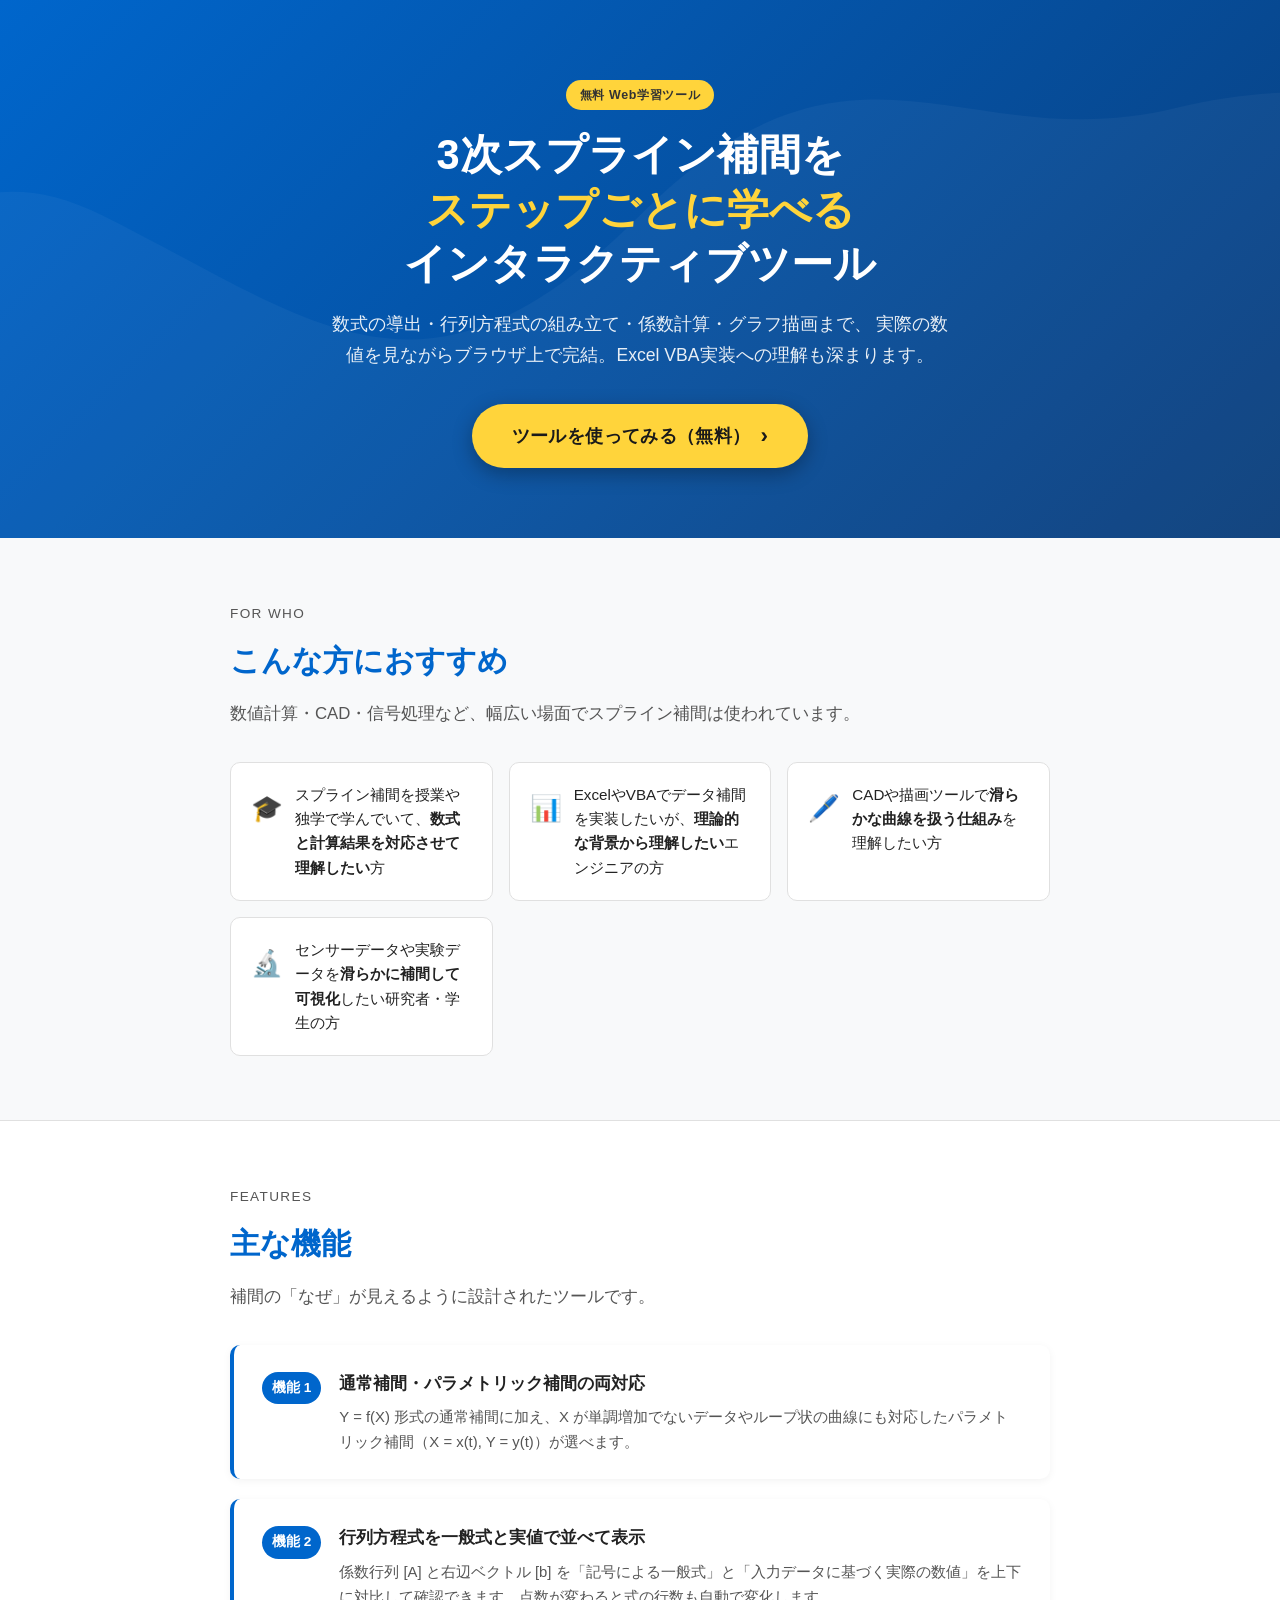
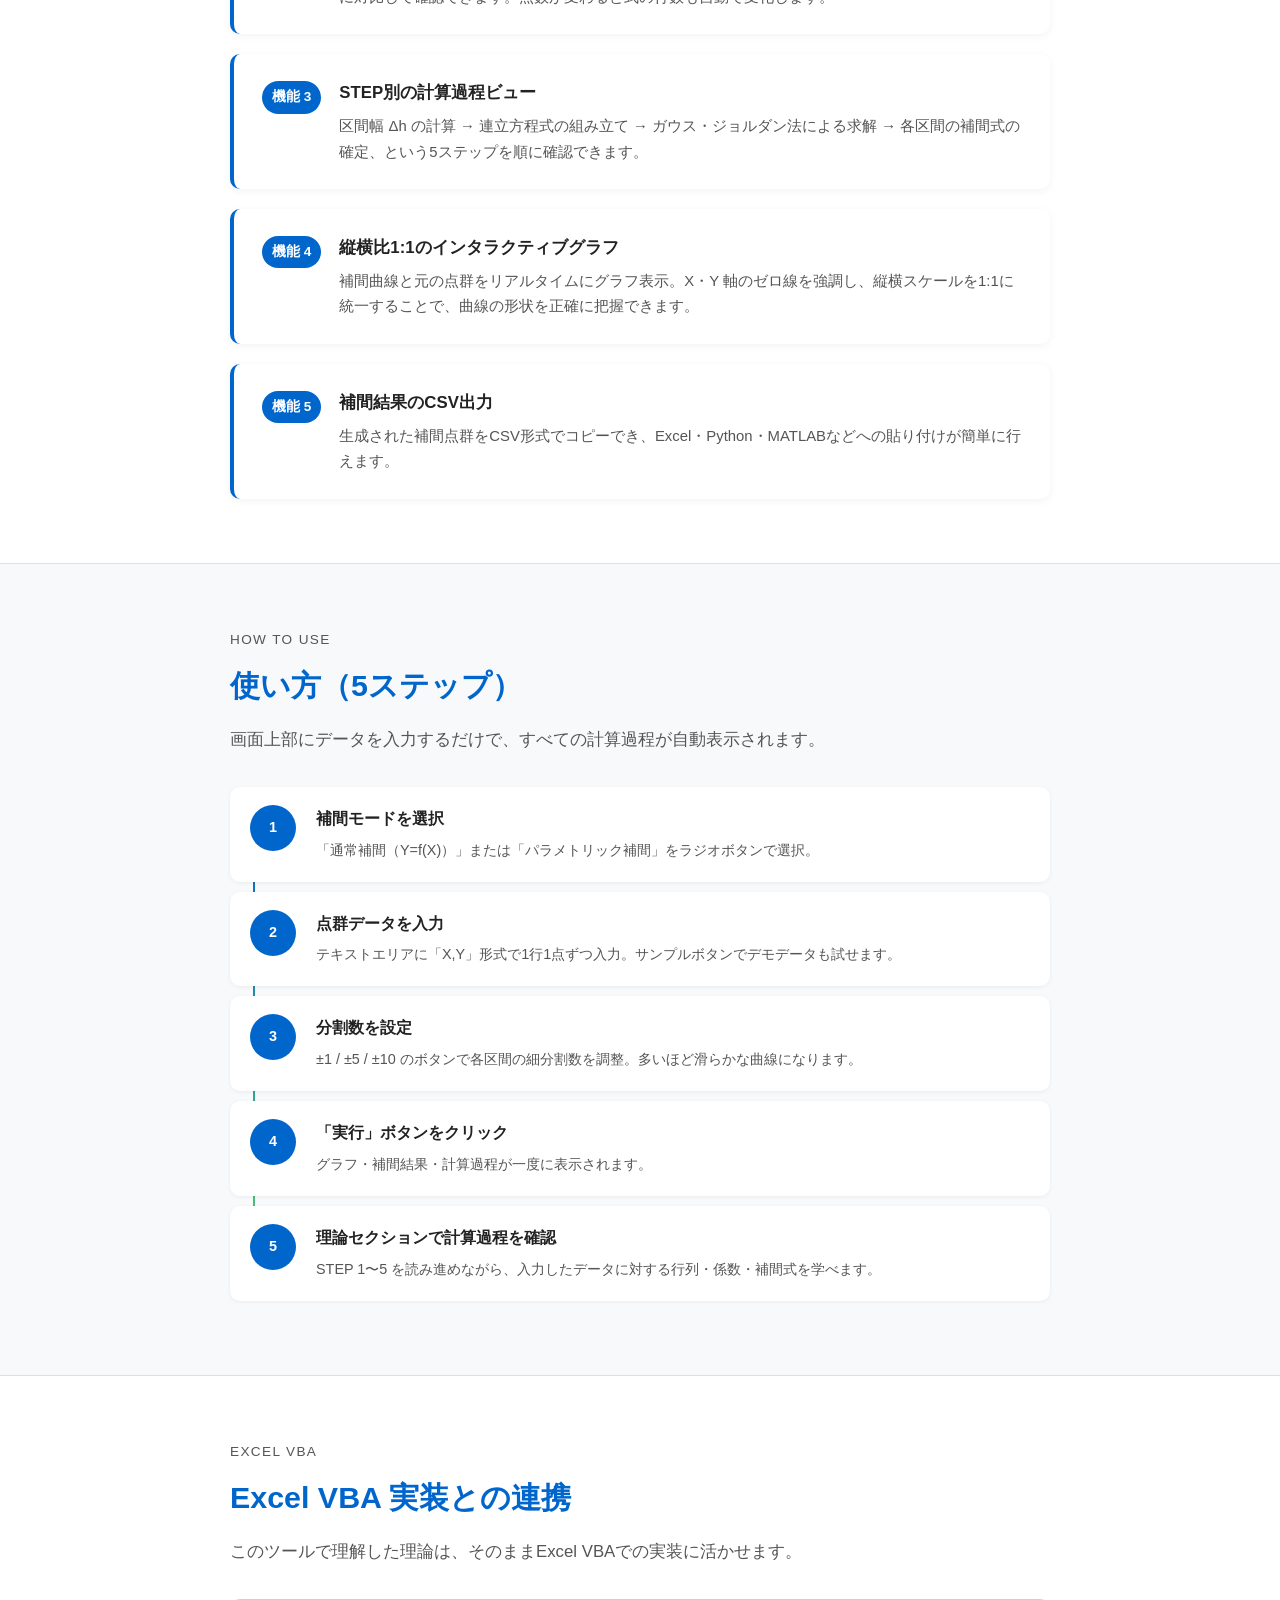
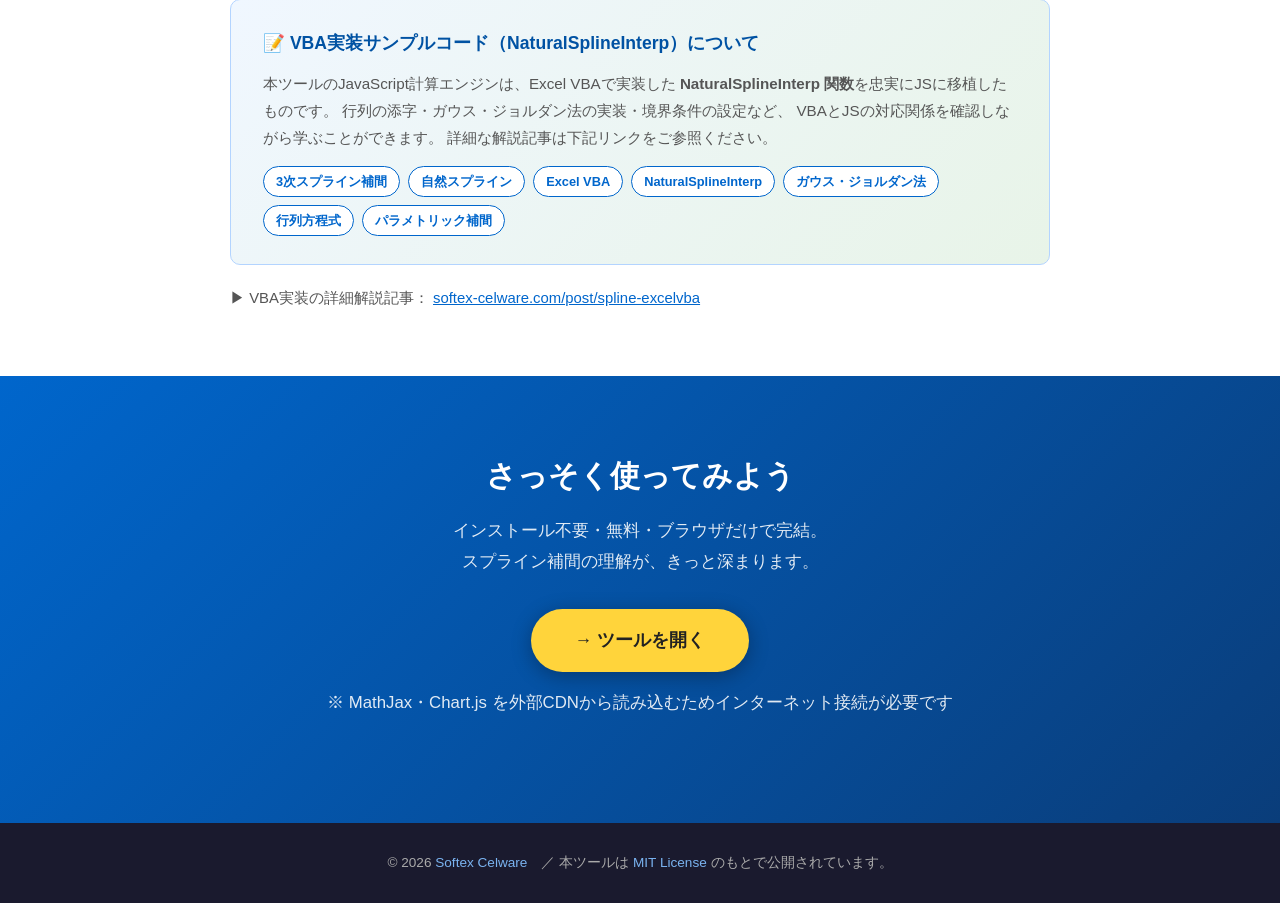
==== lp/index.html @ 50b4f77f "Add LP page, CSV download, favicon, SEO tags, and UI improvements - LPページ追加（lp/index.html）：ツール紹介記事をL" ====
<!DOCTYPE html>
<html lang="ja">
<head>
  <meta charset="UTF-8">
  <meta name="viewport" content="width=device-width, initial-scale=1.0">
  <title>3次スプライン補間 学習ツール 紹介｜数式導出からExcel VBA実装まで無料で学べる</title>
  <meta name="description" content="3次スプライン補間を基礎から学べる無料Webツールの紹介記事。行列方程式の組み立て・係数計算・グラフ可視化をブラウザ上で体験。Excel VBA実装コードも解説。">
  <meta name="keywords" content="スプライン補間, 3次スプライン補間, 学習ツール, Excel VBA, 数値計算, 補間曲線, パラメトリック補間">
  <meta name="author" content="Softex Celware">
  <meta name="robots" content="index, follow">
  <link rel="canonical" href="https://cubic-spline-learning-tool.netlify.app/lp/">

  <!-- OGP -->
  <meta property="og:type" content="article">
  <meta property="og:title" content="3次スプライン補間 学習ツール 紹介｜数式導出からExcel VBA実装まで無料で学べる">
  <meta property="og:description" content="3次スプライン補間を基礎から学べる無料Webツールの紹介。行列方程式・係数計算・グラフ可視化をブラウザ上で体験。Excel VBA実装解説付き。">
  <meta property="og:url" content="https://cubic-spline-learning-tool.netlify.app/lp/">
  <meta property="og:locale" content="ja_JP">

  <!-- Twitter Card -->
  <meta name="twitter:card" content="summary">
  <meta name="twitter:title" content="3次スプライン補間 学習ツール 紹介">
  <meta name="twitter:description" content="スプライン補間の数式導出から係数計算まで、ステップごとに学べる無料Webツール。Excel VBA実装解説付き。">

  <link rel="icon" type="image/svg+xml" href="../favicon.svg">
  <style>
    :root {
      --primary: #0066cc;
      --primary-dark: #0052a3;
      --accent: #ffd43b;
      --accent2: #51cf66;
      --text: #222;
      --text-light: #555;
      --bg: #f8f9fa;
      --white: #fff;
      --border: #e0e0e0;
      --radius: 10px;
    }
    * { box-sizing: border-box; margin: 0; padding: 0; }
    body {
      font-family: 'Segoe UI', 'Hiragino Sans', 'Yu Gothic', sans-serif;
      background: var(--bg);
      color: var(--text);
      line-height: 1.8;
    }

    /* ===== ヒーロー ===== */
    .hero {
      background: linear-gradient(135deg, #0066cc 0%, #0a3d7a 100%);
      color: white;
      padding: 80px 20px 70px;
      text-align: center;
      position: relative;
      overflow: hidden;
    }
    .hero .container {
      position: relative;
      z-index: 5;
    }
    .hero::before {
      content: '';
      position: absolute;
      inset: 0;
      background: url("data:image/svg+xml,%3Csvg xmlns='http://www.w3.org/2000/svg' viewBox='0 0 800 200'%3E%3Cpath d='M0 150 C100 150,120 40,200 80 C280 120,320 160,400 80 C480 0,520 60,600 40 C680 20,740 60,800 40 L800 200 L0 200Z' fill='rgba(255,255,255,0.04)'/%3E%3C/svg%3E") no-repeat bottom / cover;
      pointer-events: none;
    }
    .hero-badge {
      display: inline-block;
      background: var(--accent);
      color: #333;
      font-size: 0.78rem;
      font-weight: 700;
      padding: 4px 14px;
      border-radius: 20px;
      margin-bottom: 18px;
      letter-spacing: 0.05em;
    }
    .hero h1 {
      font-size: clamp(1.6rem, 4vw, 2.6rem);
      font-weight: 800;
      line-height: 1.3;
      margin-bottom: 18px;
    }
    .hero h1 span { color: var(--accent); }
    .hero p {
      font-size: clamp(0.95rem, 2vw, 1.1rem);
      opacity: 0.9;
      max-width: 620px;
      margin: 0 auto 32px;
    }
    .hero-btn {
      display: inline-flex;
      align-items: center;
      gap: 10px;
      background: var(--accent);
      color: #1a1a1a;
      font-weight: 800;
      font-size: 1.12rem;
      padding: 16px 40px;
      border-radius: 50px;
      text-decoration: none;
      transition: transform 0.18s cubic-bezier(.34,1.56,.64,1),
                  box-shadow 0.18s ease,
                  background 0.15s ease;
      box-shadow: 0 6px 20px rgba(0,0,0,0.3), 0 0 0 0 rgba(255,212,59,0.5);
      position: relative;
      z-index: 10;
      cursor: pointer;
      letter-spacing: 0.02em;
      /* 注目を引くパルスアニメーション */
      animation: pulse-glow 2.4s ease-in-out infinite;
    }
    @keyframes pulse-glow {
      0%   { box-shadow: 0 6px 20px rgba(0,0,0,0.3), 0 0 0 0 rgba(255,212,59,0.6); }
      60%  { box-shadow: 0 6px 20px rgba(0,0,0,0.3), 0 0 0 14px rgba(255,212,59,0); }
      100% { box-shadow: 0 6px 20px rgba(0,0,0,0.3), 0 0 0 0 rgba(255,212,59,0); }
    }
    .hero-btn::after {
      content: '›';
      font-size: 1.4rem;
      line-height: 1;
      transition: transform 0.18s ease;
    }
    .hero-btn:hover {
      transform: translateY(-3px) scale(1.04);
      box-shadow: 0 12px 32px rgba(0,0,0,0.35);
      background: #ffe566;
      animation: none;
    }
    .hero-btn:hover::after {
      transform: translateX(4px);
    }
    .hero-btn:active {
      transform: translateY(0) scale(0.98);
      box-shadow: 0 4px 12px rgba(0,0,0,0.25);
    }

    /* ===== 共通 ===== */
    .container { max-width: 860px; margin: 0 auto; padding: 0 20px; }
    section { padding: 64px 0; }
    section + section { border-top: 1px solid var(--border); }
    h2 {
      font-size: clamp(1.3rem, 3vw, 1.9rem);
      font-weight: 800;
      margin-bottom: 12px;
      color: var(--primary);
    }
    h2 .sub {
      display: block;
      font-size: 0.85rem;
      font-weight: 500;
      color: var(--text-light);
      margin-bottom: 6px;
      letter-spacing: 0.1em;
      text-transform: uppercase;
    }
    .lead {
      font-size: 1.05rem;
      color: var(--text-light);
      margin-bottom: 32px;
    }

    /* ===== こんな人に ===== */
    .target-grid {
      display: grid;
      grid-template-columns: repeat(auto-fit, minmax(220px, 1fr));
      gap: 16px;
      margin-top: 24px;
    }
    .target-card {
      background: white;
      border: 1.5px solid var(--border);
      border-radius: var(--radius);
      padding: 20px;
      display: flex;
      align-items: flex-start;
      gap: 12px;
    }
    .target-card .icon {
      font-size: 1.6rem;
      flex-shrink: 0;
      margin-top: 2px;
    }
    .target-card p { font-size: 0.95rem; line-height: 1.6; }

    /* ===== 機能紹介 ===== */
    .feature-list { display: flex; flex-direction: column; gap: 20px; margin-top: 24px; }
    .feature-item {
      background: white;
      border-radius: var(--radius);
      padding: 24px 28px;
      border-left: 4px solid var(--primary);
      box-shadow: 0 2px 8px rgba(0,0,0,0.05);
      display: flex;
      gap: 18px;
      align-items: flex-start;
    }
    .feature-item .num {
      background: var(--primary);
      color: white;
      font-weight: 700;
      font-size: 0.85rem;
      padding: 4px 10px;
      border-radius: 20px;
      flex-shrink: 0;
      margin-top: 3px;
    }
    .feature-item h3 { font-size: 1.05rem; margin-bottom: 6px; }
    .feature-item p { font-size: 0.93rem; color: var(--text-light); line-height: 1.7; }

    /* ===== STEPフロー ===== */
    .step-flow {
      display: flex;
      flex-direction: column;
      gap: 0;
      margin-top: 24px;
      position: relative;
    }
    .step-flow::before {
      content: '';
      position: absolute;
      left: 23px;
      top: 36px;
      bottom: 36px;
      width: 2px;
      background: linear-gradient(to bottom, var(--primary), var(--accent2));
    }
    .step-row {
      display: flex;
      gap: 20px;
      align-items: flex-start;
      background: white;
      border-radius: var(--radius);
      padding: 18px 20px;
      margin-bottom: 10px;
      box-shadow: 0 1px 4px rgba(0,0,0,0.06);
      position: relative;
      z-index: 1;
    }
    .step-circle {
      width: 46px;
      height: 46px;
      border-radius: 50%;
      background: var(--primary);
      color: white;
      font-weight: 800;
      font-size: 0.9rem;
      display: flex;
      align-items: center;
      justify-content: center;
      flex-shrink: 0;
    }
    .step-row h3 { font-size: 1rem; margin-bottom: 4px; }
    .step-row p { font-size: 0.9rem; color: var(--text-light); }

    /* ===== Excel VBAコーナー ===== */
    .vba-box {
      background: linear-gradient(135deg, #f0f7ff, #e8f4e8);
      border: 1.5px solid #b3d4ff;
      border-radius: var(--radius);
      padding: 28px 32px;
      margin-top: 24px;
    }
    .vba-box h3 { font-size: 1.1rem; color: var(--primary-dark); margin-bottom: 10px; }
    .vba-box p { font-size: 0.95rem; color: var(--text-light); margin-bottom: 14px; }
    .vba-tags { display: flex; flex-wrap: wrap; gap: 8px; }
    .vba-tag {
      background: white;
      border: 1px solid var(--primary);
      color: var(--primary);
      font-size: 0.8rem;
      font-weight: 600;
      padding: 3px 12px;
      border-radius: 20px;
    }

    /* ===== CTA ===== */
    .cta {
      background: linear-gradient(135deg, #0066cc, #0a3d7a);
      color: white;
      text-align: center;
      padding: 72px 20px;
    }
    .cta h2 { color: white; margin-bottom: 14px; }
    .cta p { opacity: 0.88; margin-bottom: 32px; font-size: 1.05rem; }
    .cta-btn {
      display: inline-block;
      background: var(--accent);
      color: #222;
      font-weight: 700;
      font-size: 1.1rem;
      padding: 16px 44px;
      border-radius: 50px;
      text-decoration: none;
      box-shadow: 0 4px 20px rgba(0,0,0,0.3);
      transition: transform 0.15s;
    }
    .cta-btn:hover { transform: translateY(-2px); }
    .cta-note { margin-top: 16px; font-size: 0.85rem; opacity: 0.7; }

    /* ===== フッター ===== */
    footer {
      background: #1a1a2e;
      color: #aaa;
      text-align: center;
      padding: 28px 20px;
      font-size: 0.85rem;
    }
    footer a { color: #7ab3f0; text-decoration: none; }

    @media (max-width: 600px) {
      .feature-item { flex-direction: column; gap: 8px; }
      .step-flow::before { display: none; }
    }
  </style>
</head>
<body>

  <!-- ===== ヒーローセクション ===== -->
  <div class="hero">
    <div class="container">
      <div class="hero-badge">無料 Web学習ツール</div>
      <h1>3次スプライン補間を<br><span>ステップごとに学べる</span><br>インタラクティブツール</h1>
      <p>
        数式の導出・行列方程式の組み立て・係数計算・グラフ描画まで、
        実際の数値を見ながらブラウザ上で完結。Excel VBA実装への理解も深まります。
      </p>
      <a href="https://cubic-spline-learning-tool.netlify.app/" class="hero-btn">ツールを使ってみる（無料）</a>
    </div>
  </div>

  <!-- ===== こんな人におすすめ ===== -->
  <section>
    <div class="container">
      <h2><span class="sub">For Who</span>こんな方におすすめ</h2>
      <p class="lead">数値計算・CAD・信号処理など、幅広い場面でスプライン補間は使われています。</p>
      <div class="target-grid">
        <div class="target-card">
          <div class="icon">🎓</div>
          <p>スプライン補間を授業や独学で学んでいて、<strong>数式と計算結果を対応させて理解したい</strong>方</p>
        </div>
        <div class="target-card">
          <div class="icon">📊</div>
          <p>ExcelやVBAでデータ補間を実装したいが、<strong>理論的な背景から理解したい</strong>エンジニアの方</p>
        </div>
        <div class="target-card">
          <div class="icon">🖊️</div>
          <p>CADや描画ツールで<strong>滑らかな曲線を扱う仕組み</strong>を理解したい方</p>
        </div>
        <div class="target-card">
          <div class="icon">🔬</div>
          <p>センサーデータや実験データを<strong>滑らかに補間して可視化</strong>したい研究者・学生の方</p>
        </div>
      </div>
    </div>
  </section>

  <!-- ===== 機能紹介 ===== -->
  <section style="background: white;">
    <div class="container">
      <h2><span class="sub">Features</span>主な機能</h2>
      <p class="lead">補間の「なぜ」が見えるように設計されたツールです。</p>
      <div class="feature-list">
        <div class="feature-item">
          <span class="num">機能 1</span>
          <div>
            <h3>通常補間・パラメトリック補間の両対応</h3>
            <p>Y = f(X) 形式の通常補間に加え、X が単調増加でないデータやループ状の曲線にも対応したパラメトリック補間（X = x(t), Y = y(t)）が選べます。</p>
          </div>
        </div>
        <div class="feature-item">
          <span class="num">機能 2</span>
          <div>
            <h3>行列方程式を一般式と実値で並べて表示</h3>
            <p>係数行列 [A] と右辺ベクトル [b] を「記号による一般式」と「入力データに基づく実際の数値」を上下に対比して確認できます。点数が変わると式の行数も自動で変化します。</p>
          </div>
        </div>
        <div class="feature-item">
          <span class="num">機能 3</span>
          <div>
            <h3>STEP別の計算過程ビュー</h3>
            <p>区間幅 Δh の計算 → 連立方程式の組み立て → ガウス・ジョルダン法による求解 → 各区間の補間式の確定、という5ステップを順に確認できます。</p>
          </div>
        </div>
        <div class="feature-item">
          <span class="num">機能 4</span>
          <div>
            <h3>縦横比1:1のインタラクティブグラフ</h3>
            <p>補間曲線と元の点群をリアルタイムにグラフ表示。X・Y 軸のゼロ線を強調し、縦横スケールを1:1に統一することで、曲線の形状を正確に把握できます。</p>
          </div>
        </div>
        <div class="feature-item">
          <span class="num">機能 5</span>
          <div>
            <h3>補間結果のCSV出力</h3>
            <p>生成された補間点群をCSV形式でコピーでき、Excel・Python・MATLABなどへの貼り付けが簡単に行えます。</p>
          </div>
        </div>
      </div>
    </div>
  </section>

  <!-- ===== 使い方フロー ===== -->
  <section>
    <div class="container">
      <h2><span class="sub">How to Use</span>使い方（5ステップ）</h2>
      <p class="lead">画面上部にデータを入力するだけで、すべての計算過程が自動表示されます。</p>
      <div class="step-flow">
        <div class="step-row">
          <div class="step-circle">1</div>
          <div>
            <h3>補間モードを選択</h3>
            <p>「通常補間（Y=f(X)）」または「パラメトリック補間」をラジオボタンで選択。</p>
          </div>
        </div>
        <div class="step-row">
          <div class="step-circle">2</div>
          <div>
            <h3>点群データを入力</h3>
            <p>テキストエリアに「X,Y」形式で1行1点ずつ入力。サンプルボタンでデモデータも試せます。</p>
          </div>
        </div>
        <div class="step-row">
          <div class="step-circle">3</div>
          <div>
            <h3>分割数を設定</h3>
            <p>±1 / ±5 / ±10 のボタンで各区間の細分割数を調整。多いほど滑らかな曲線になります。</p>
          </div>
        </div>
        <div class="step-row">
          <div class="step-circle">4</div>
          <div>
            <h3>「実行」ボタンをクリック</h3>
            <p>グラフ・補間結果・計算過程が一度に表示されます。</p>
          </div>
        </div>
        <div class="step-row">
          <div class="step-circle">5</div>
          <div>
            <h3>理論セクションで計算過程を確認</h3>
            <p>STEP 1〜5 を読み進めながら、入力したデータに対する行列・係数・補間式を学べます。</p>
          </div>
        </div>
      </div>
    </div>
  </section>

  <!-- ===== Excel VBA ===== -->
  <section style="background: white;">
    <div class="container">
      <h2><span class="sub">Excel VBA</span>Excel VBA 実装との連携</h2>
      <p class="lead">このツールで理解した理論は、そのままExcel VBAでの実装に活かせます。</p>
      <div class="vba-box">
        <h3>📝 VBA実装サンプルコード（NaturalSplineInterp）について</h3>
        <p>
          本ツールのJavaScript計算エンジンは、Excel VBAで実装した
          <strong>NaturalSplineInterp 関数</strong>を忠実にJSに移植したものです。
          行列の添字・ガウス・ジョルダン法の実装・境界条件の設定など、
          VBAとJSの対応関係を確認しながら学ぶことができます。
          詳細な解説記事は下記リンクをご参照ください。
        </p>
        <div class="vba-tags">
          <span class="vba-tag">3次スプライン補間</span>
          <span class="vba-tag">自然スプライン</span>
          <span class="vba-tag">Excel VBA</span>
          <span class="vba-tag">NaturalSplineInterp</span>
          <span class="vba-tag">ガウス・ジョルダン法</span>
          <span class="vba-tag">行列方程式</span>
          <span class="vba-tag">パラメトリック補間</span>
        </div>
      </div>
      <p style="margin-top:20px; font-size:0.93rem; color:var(--text-light);">
        ▶ VBA実装の詳細解説記事：
        <a href="https://www.softex-celware.com/post/spline-excelvba"
           style="color:var(--primary);" target="_blank" rel="noopener">
          softex-celware.com/post/spline-excelvba
        </a>
      </p>
    </div>
  </section>

  <!-- ===== CTA ===== -->
  <div class="cta">
    <div class="container">
      <h2>さっそく使ってみよう</h2>
      <p>インストール不要・無料・ブラウザだけで完結。<br>スプライン補間の理解が、きっと深まります。</p>
      <a href="https://cubic-spline-learning-tool.netlify.app/" class="cta-btn">→ ツールを開く</a>
      <p class="cta-note">※ MathJax・Chart.js を外部CDNから読み込むためインターネット接続が必要です</p>
    </div>
  </div>

  <!-- ===== フッター ===== -->
  <footer>
    <p>
      © 2026 <a href="https://www.softex-celware.com/" target="_blank" rel="noopener">Softex Celware</a>　／
      本ツールは <a href="../LICENSE" target="_blank">MIT License</a> のもとで公開されています。
    </p>
  </footer>

</body>
</html>
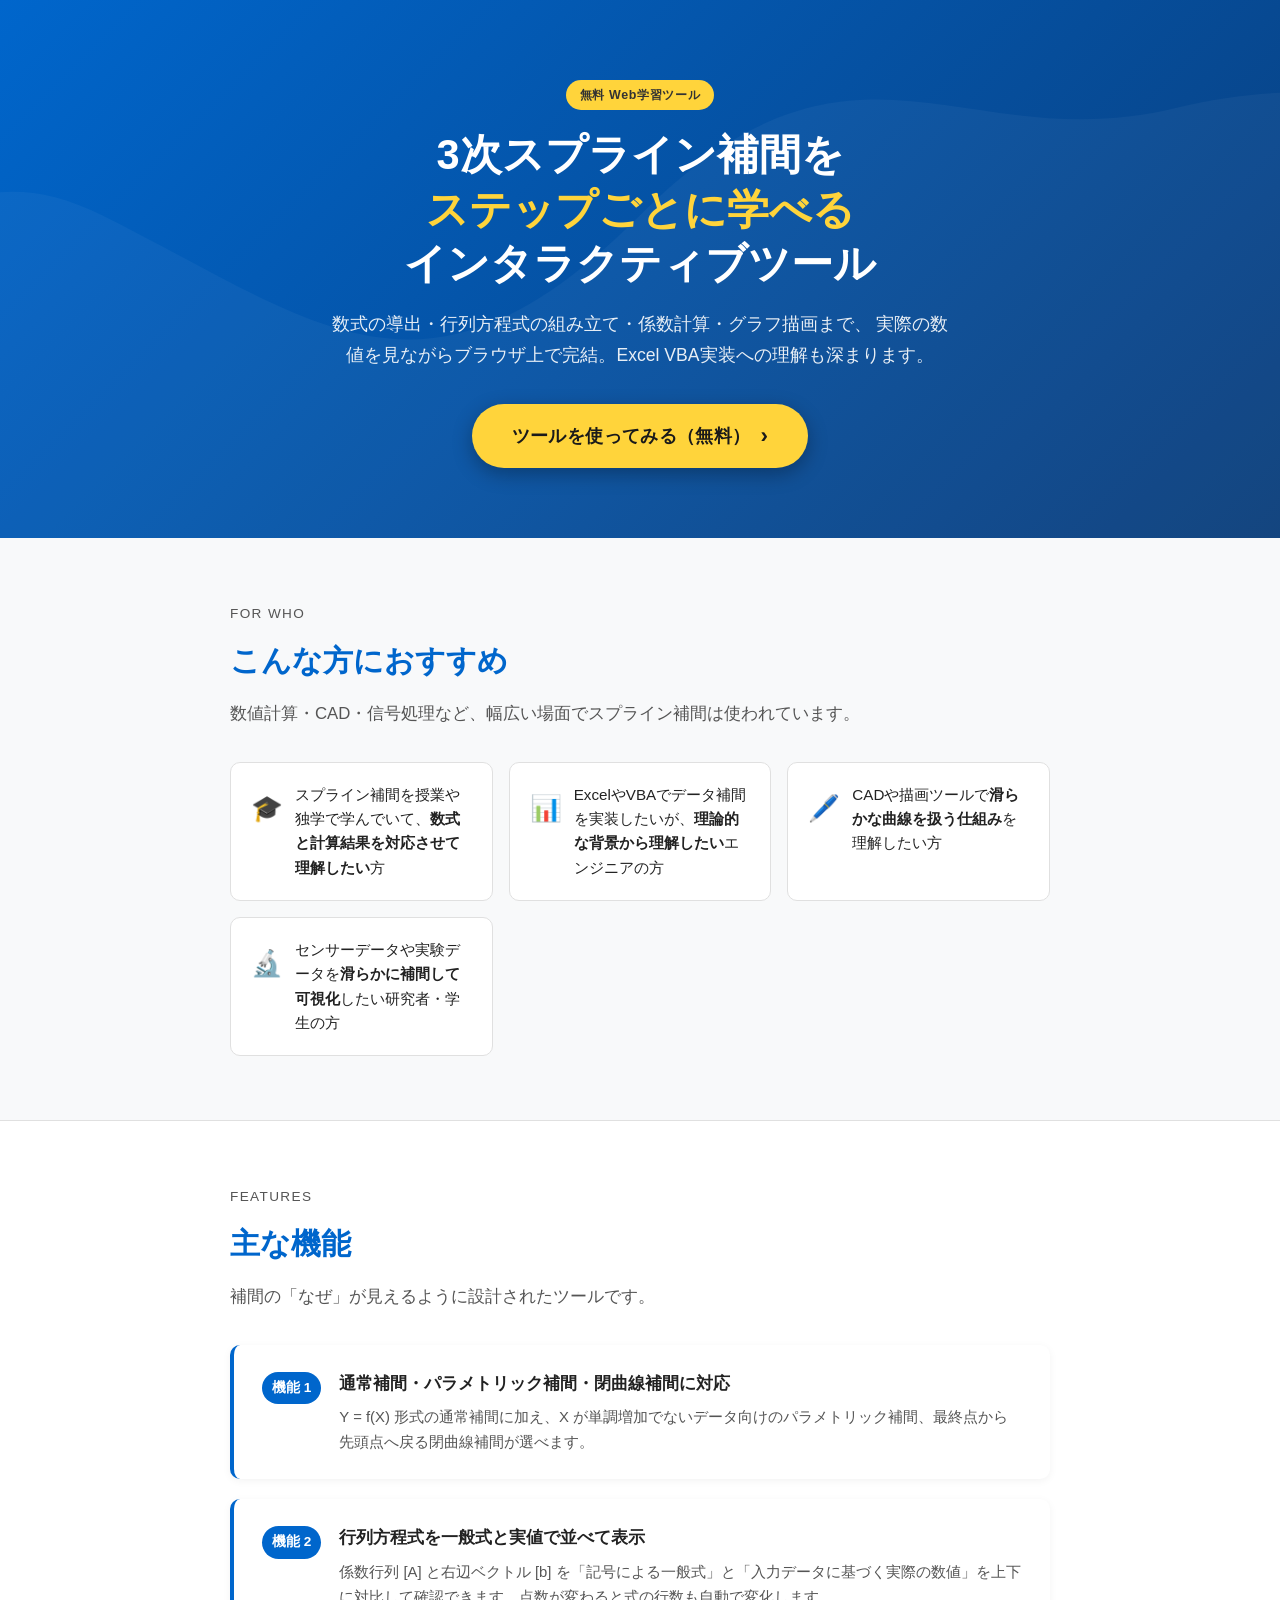
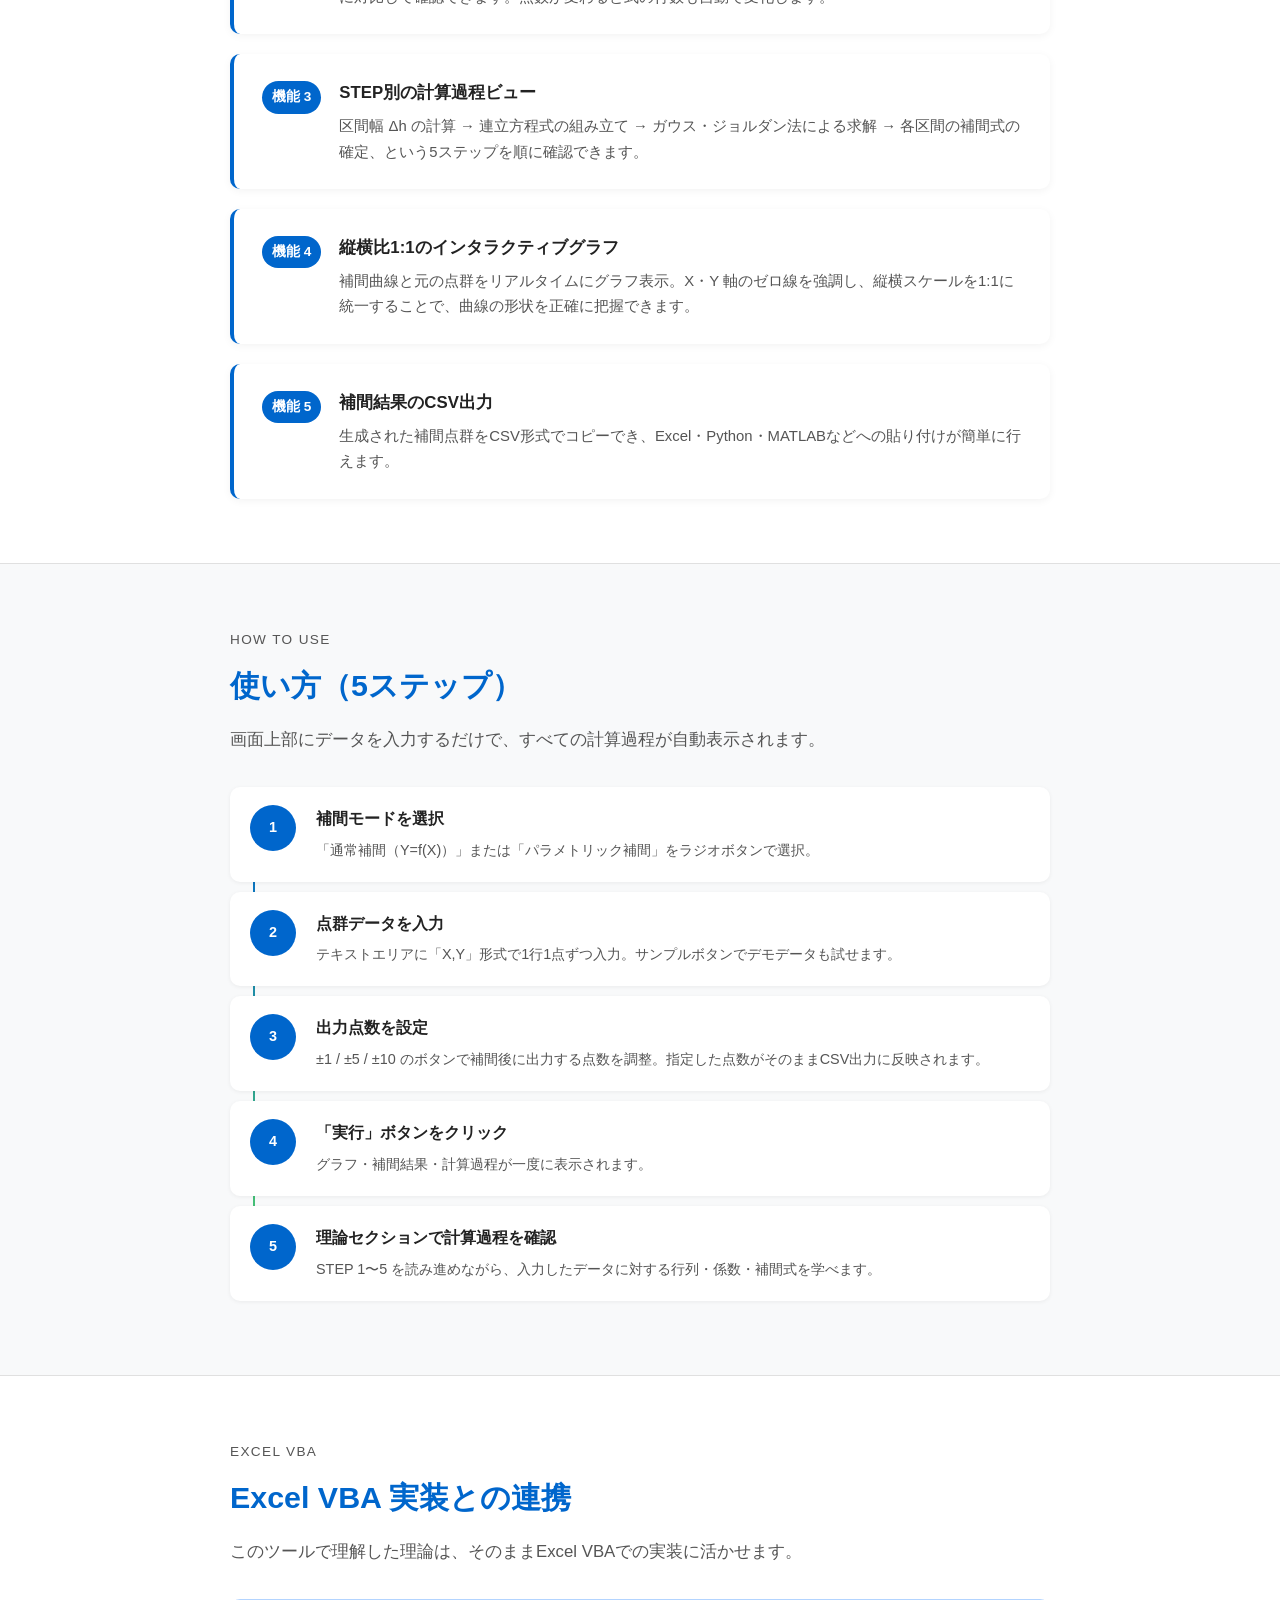
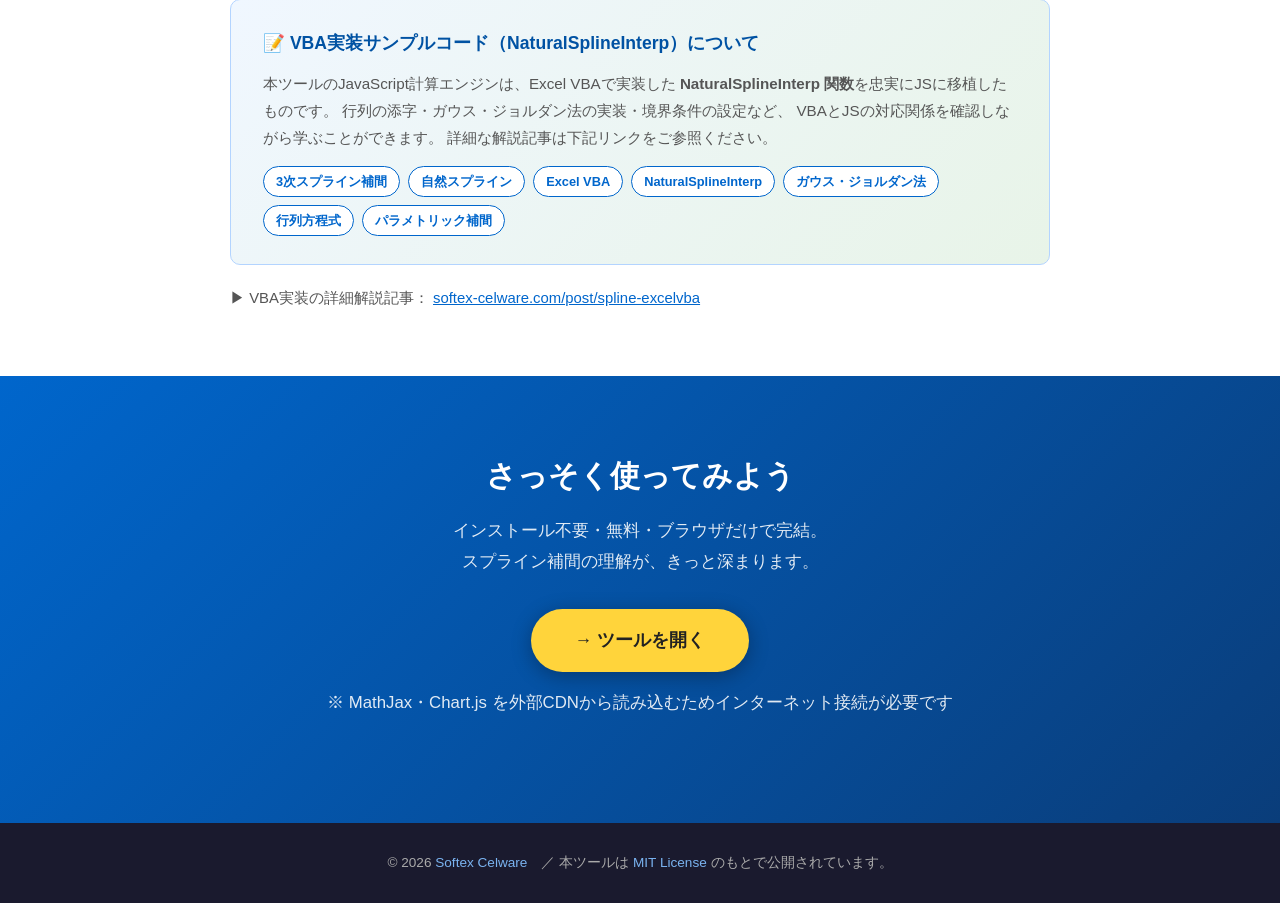
==== commit 991acfd6: "Add closed spline learning workflow" ====
--- a/lp/index.html
+++ b/lp/index.html
@@ -4,8 +4,8 @@
   <meta charset="UTF-8">
   <meta name="viewport" content="width=device-width, initial-scale=1.0">
   <title>3次スプライン補間 学習ツール 紹介｜数式導出からExcel VBA実装まで無料で学べる</title>
-  <meta name="description" content="3次スプライン補間を基礎から学べる無料Webツールの紹介記事。行列方程式の組み立て・係数計算・グラフ可視化をブラウザ上で体験。Excel VBA実装コードも解説。">
-  <meta name="keywords" content="スプライン補間, 3次スプライン補間, 学習ツール, Excel VBA, 数値計算, 補間曲線, パラメトリック補間">
+  <meta name="description" content="3次スプライン補間を基礎から学べる無料Webツールの紹介記事。通常補間、パラメトリック補間、閉曲線補間の行列方程式・係数計算・グラフ可視化をブラウザ上で体験。Excel VBA実装コードも解説。">
+  <meta name="keywords" content="スプライン補間, 3次スプライン補間, 学習ツール, Excel VBA, 数値計算, 補間曲線, パラメトリック補間, 閉曲線補間, 周期スプライン">
   <meta name="author" content="Softex Celware">
   <meta name="robots" content="index, follow">
   <link rel="canonical" href="https://cubic-spline-learning-tool.netlify.app/lp/">
@@ -13,14 +13,14 @@
   <!-- OGP -->
   <meta property="og:type" content="article">
   <meta property="og:title" content="3次スプライン補間 学習ツール 紹介｜数式導出からExcel VBA実装まで無料で学べる">
-  <meta property="og:description" content="3次スプライン補間を基礎から学べる無料Webツールの紹介。行列方程式・係数計算・グラフ可視化をブラウザ上で体験。Excel VBA実装解説付き。">
+  <meta property="og:description" content="3次スプライン補間を基礎から学べる無料Webツールの紹介。通常補間・パラメトリック補間・閉曲線補間の行列方程式とグラフをブラウザ上で体験。">
   <meta property="og:url" content="https://cubic-spline-learning-tool.netlify.app/lp/">
   <meta property="og:locale" content="ja_JP">
 
   <!-- Twitter Card -->
   <meta name="twitter:card" content="summary">
   <meta name="twitter:title" content="3次スプライン補間 学習ツール 紹介">
-  <meta name="twitter:description" content="スプライン補間の数式導出から係数計算まで、ステップごとに学べる無料Webツール。Excel VBA実装解説付き。">
+  <meta name="twitter:description" content="通常補間・パラメトリック補間・閉曲線補間をステップごとに学べる無料Webツール。Excel VBA実装解説付き。">
 
   <link rel="icon" type="image/svg+xml" href="../favicon.svg">
   <style>
@@ -364,8 +364,8 @@
         <div class="feature-item">
           <span class="num">機能 1</span>
           <div>
-            <h3>通常補間・パラメトリック補間の両対応</h3>
-            <p>Y = f(X) 形式の通常補間に加え、X が単調増加でないデータやループ状の曲線にも対応したパラメトリック補間（X = x(t), Y = y(t)）が選べます。</p>
+            <h3>通常補間・パラメトリック補間・閉曲線補間に対応</h3>
+            <p>Y = f(X) 形式の通常補間に加え、X が単調増加でないデータ向けのパラメトリック補間、最終点から先頭点へ戻る閉曲線補間が選べます。</p>
           </div>
         </div>
         <div class="feature-item">
@@ -423,8 +423,8 @@
         <div class="step-row">
           <div class="step-circle">3</div>
           <div>
-            <h3>分割数を設定</h3>
-            <p>±1 / ±5 / ±10 のボタンで各区間の細分割数を調整。多いほど滑らかな曲線になります。</p>
+            <h3>出力点数を設定</h3>
+            <p>±1 / ±5 / ±10 のボタンで補間後に出力する点数を調整。指定した点数がそのままCSV出力に反映されます。</p>
           </div>
         </div>
         <div class="step-row">
